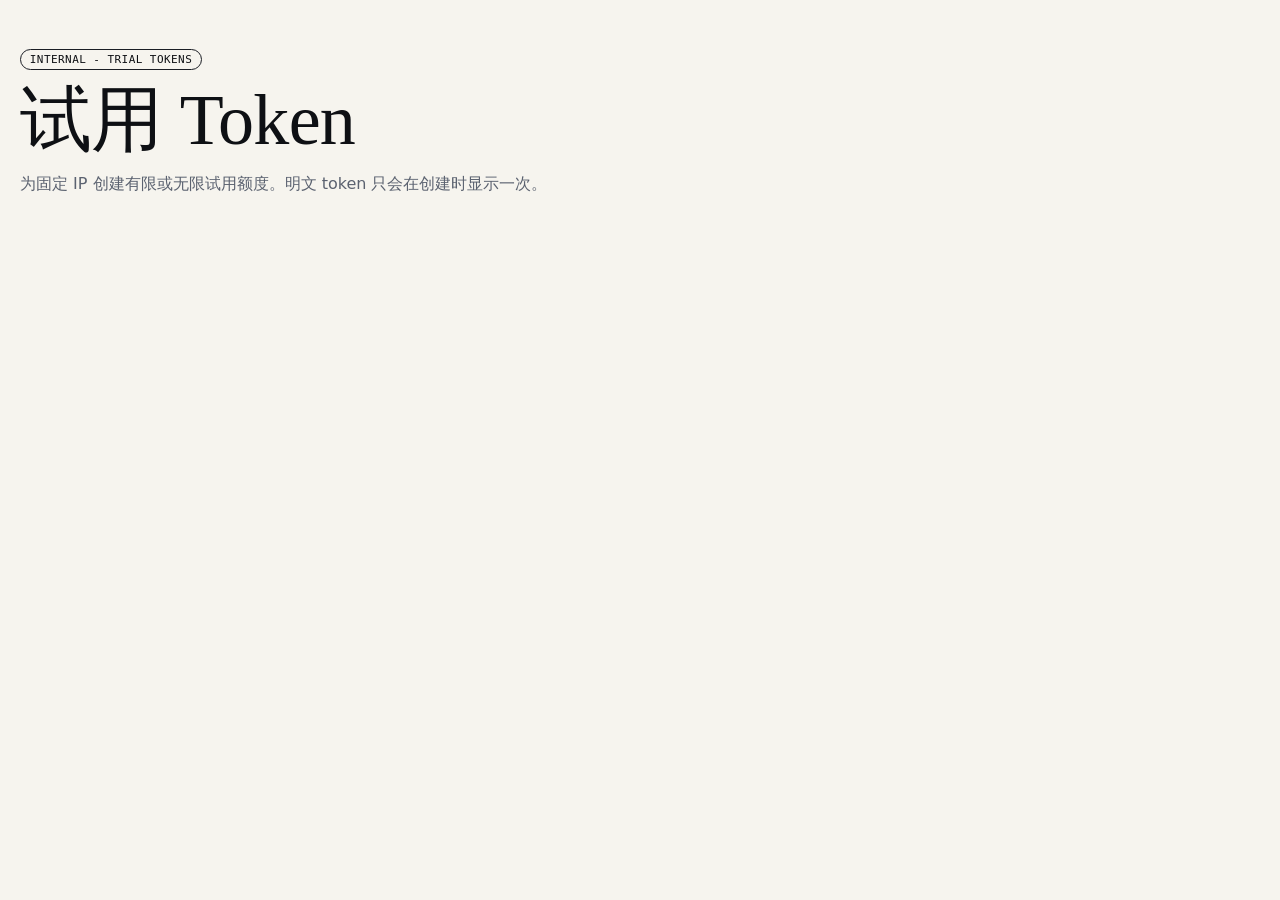
==== templates/trial_tokens.html @ 6965bf92 "Let invited users consume bounded trials without external infrastructure The MVP runs on one small V" ====
<!doctype html>
<html lang="zh-CN">
  <head>
    <meta charset="utf-8" />
    <meta name="viewport" content="width=device-width, initial-scale=1" />
    <title>Trial Tokens - PDF Exercise Maker</title>
    <link rel="stylesheet" href="/static/style.css?v=20260626-1" />
  </head>
  <body>
    <main class="shell token-admin-page" data-default-days="{{ default_days }}">
      <header class="stats-hero">
        <span class="chip mono">Internal - Trial Tokens</span>
        <h1>试用 Token</h1>
        <p>为固定 IP 创建有限或无限试用额度。明文 token 只会在创建时显示一次。</p>
      </header>

      <section id="admin-auth-error" class="stats-section token-admin-message" hidden>
        <h2>页面不存在</h2>
        <p>管理凭据缺失或无效。</p>
      </section>

      <div id="admin-content" hidden>
        <section class="stats-section token-create-section">
          <div class="panel-heading">
            <div><span class="section-index">§ 01</span><h2>创建试用授权</h2></div>
          </div>
          <form id="trial-token-form" class="token-admin-form">
            <label class="field">
              <span>近期访问 IP</span>
              <select id="recent-ip" class="select">
                <option value="">请选择或手动输入</option>
              </select>
            </label>
            <label class="field">
              <span>绑定 IP</span>
              <input id="bound-ip" class="input mono" type="text" required placeholder="IPv4 或 IPv6" />
            </label>
            <label class="field">
              <span>额度类型</span>
              <select id="usage-mode" class="select">
                <option value="limited">有限次数</option>
                <option value="unlimited">无限次数</option>
              </select>
            </label>
            <label class="field">
              <span>使用次数</span>
              <input id="max-uses" class="input mono" type="number" min="1" value="1" required />
            </label>
            <label class="field">
              <span>过期时间</span>
              <input id="expires-at" class="input mono" type="datetime-local" required />
            </label>
            <label class="save-config token-checkbox">
              <input id="never-expires" type="checkbox" />
              <span><strong>永不过期</strong><small>仍可随时手动撤销。</small></span>
            </label>
            <label class="field token-note">
              <span>备注</span>
              <input id="token-note" class="input" maxlength="300" placeholder="例如：张老师试用" />
            </label>
            <button class="btn large" type="submit">生成 Token</button>
          </form>
        </section>

        <section id="created-token" class="stats-section token-created" hidden>
          <div class="panel-heading"><div><span class="section-index">§ 02</span><h2>创建成功</h2></div></div>
          <p>请立即保存，刷新后无法再次查看明文 token。</p>
          <label class="field"><span>Token</span><input id="created-token-value" class="input mono" readonly /></label>
          <label class="field"><span>试用链接</span><input id="created-token-url" class="input mono" readonly /></label>
          <button id="copy-created-url" class="btn" type="button">复制试用链接</button>
        </section>

        <section class="stats-section">
          <div class="panel-heading">
            <div><span class="section-index">§ 03</span><h2>现有授权</h2></div>
            <button id="refresh-tokens" class="text-link" type="button">刷新</button>
          </div>
          <div id="trial-token-list" class="stats-table-wrap"></div>
        </section>
      </div>
    </main>
    <script src="/static/trial-tokens.js?v=20260626-2"></script>
  </body>
</html>
---- static/style.css ----
:root {
  --ink: #0e1014;
  --ink-2: #1a1d24;
  --paper: #f6f4ee;
  --paper-2: #efebe1;
  --line: #1a1d24;
  --accent: #1f3cff;
  --accent-soft: #e6e9ff;
  --ok: #1e7a4d;
  --warn: #b0561a;
  --err: #b0241a;
  --muted: #5b6270;
}

.shared-access-banner {
  margin-bottom: 1.25rem;
  padding: 0.9rem 1rem;
  border: 1px solid #2f6f55;
  background: #eef8f2;
}

.shared-access-banner > span,
.shared-access-banner small {
  display: block;
}

.shared-access-banner small {
  margin-top: 0.35rem;
  color: var(--muted);
}

.shared-access-banner .text-link {
  margin-top: 0.65rem;
  font-size: 12px;
}

.community-section {
  padding: 2.5rem 0;
  border-top: 1px solid var(--line);
  background: #ece9df;
}

.community-inner {
  display: flex;
  align-items: center;
  justify-content: space-between;
  gap: 2rem;
}

.community-inner h2 {
  margin: 0.35rem 0 0.5rem;
  font-size: 34px;
}

.community-inner p {
  margin: 0;
  color: var(--muted);
}

.community-qr-link {
  display: grid;
  justify-items: center;
  gap: 0.6rem;
  color: inherit;
  text-decoration: none;
  font-weight: 700;
}

.community-qr-link img {
  width: 160px;
  height: 160px;
  object-fit: contain;
  background: transparent;
  border: 0;
  border-radius: 4px;
}

.stats-subline {
  display: block;
  margin-top: 0.2rem;
  color: var(--muted);
  white-space: normal;
}

@media (max-width: 520px) {
  .community-inner {
    align-items: flex-start;
    flex-direction: column;
  }

  .community-qr-link {
    align-self: center;
  }

  .community-qr-link img {
    width: 136px;
    height: 136px;
  }
}

* {
  box-sizing: border-box;
}

[hidden] {
  display: none !important;
}

html {
  scroll-behavior: smooth;
}

body {
  margin: 0;
  background: var(--paper);
  color: var(--ink);
  font-family: Inter, ui-sans-serif, system-ui, -apple-system, BlinkMacSystemFont, "Segoe UI", sans-serif;
  -webkit-font-smoothing: antialiased;
}

button,
input,
select {
  font: inherit;
}

button {
  cursor: pointer;
}

a {
  color: inherit;
  text-decoration: none;
}

.shell {
  width: min(1240px, calc(100vw - 32px));
  margin: 0 auto;
}

.serif,
h1,
h2,
h3 {
  font-family: Georgia, "Times New Roman", serif;
  font-weight: 400;
  letter-spacing: -0.01em;
}

.mono,
.num {
  font-family: "JetBrains Mono", ui-monospace, SFMono-Regular, Consolas, monospace;
}

.num {
  font-variant-numeric: tabular-nums;
}

.muted {
  color: var(--muted);
}

.accent {
  color: var(--accent);
}

.accent-bg {
  background: var(--accent);
}

.dot {
  width: 7px;
  height: 7px;
  border-radius: 999px;
  display: inline-block;
  background: var(--muted);
  flex: 0 0 auto;
}

.dot.ok {
  background: var(--ok);
}

.chip {
  display: inline-flex;
  align-items: center;
  gap: 0.4rem;
  border: 1px solid var(--line);
  padding: 0.16rem 0.55rem;
  border-radius: 999px;
  font-size: 11px;
  letter-spacing: 0.04em;
  text-transform: uppercase;
  white-space: nowrap;
}

.btn {
  display: inline-flex;
  align-items: center;
  justify-content: center;
  gap: 0.65rem;
  border: 0;
  background: var(--ink);
  color: var(--paper);
  padding: 0.65rem 1rem;
  font-size: 12px;
  font-weight: 700;
  letter-spacing: 0.12em;
  text-transform: uppercase;
  transition: transform 0.15s ease, background 0.2s ease;
}

.btn:hover {
  background: #000;
  transform: translateY(-1px);
}

.btn.small {
  padding: 0.45rem 0.75rem;
}

.btn.large {
  padding: 1rem 1.6rem;
}

.btn[disabled],
.btn.disabled {
  opacity: 0.3;
  pointer-events: none;
}

.text-link,
.plain-button {
  border: 0;
  background: transparent;
  color: var(--ink);
  padding: 0;
  text-decoration: underline;
  text-underline-offset: 4px;
}

.plain-button {
  font-size: 11px;
  letter-spacing: 0.12em;
  text-transform: uppercase;
  text-decoration: none;
  color: var(--muted);
}

.topbar,
.status-strip,
.hero,
.recent-section,
.privacy-section,
.footer {
  border-bottom: 1px solid var(--line);
}

.topbar-inner,
.status-strip-inner,
.footer-inner {
  min-height: 56px;
  display: flex;
  align-items: center;
  justify-content: space-between;
  gap: 1rem;
}

.brand,
.footer-brand {
  display: inline-flex;
  align-items: center;
  gap: 0.75rem;
  min-width: 0;
  font-size: 13px;
  font-weight: 700;
  letter-spacing: 0.14em;
  text-transform: uppercase;
}

.brand-mark {
  width: 28px;
  height: 28px;
  display: inline-flex;
  align-items: center;
  justify-content: center;
  background: var(--ink);
  color: var(--paper);
  font-family: Georgia, serif;
  font-size: 16px;
  font-style: italic;
  flex: 0 0 auto;
}

.brand-mark.invert {
  background: var(--paper);
  color: var(--ink);
}

.nav-links,
.footer-links {
  display: flex;
  align-items: center;
  gap: 1.5rem;
  font-size: 13px;
}

.nav-links a:hover,
.footer-links a:hover {
  color: var(--accent);
}

.status-strip {
  background: var(--paper-2);
}

.status-strip-inner {
  min-height: 36px;
  font-size: 12px;
}

.status-inline {
  display: flex;
  align-items: center;
  gap: 0.8rem;
  white-space: nowrap;
}

.grid-bg {
  background-image:
    linear-gradient(to right, rgba(26, 29, 36, 0.06) 1px, transparent 1px),
    linear-gradient(to bottom, rgba(26, 29, 36, 0.06) 1px, transparent 1px);
  background-size: 32px 32px;
}

.hero-grid {
  display: grid;
  grid-template-columns: minmax(0, 8fr) minmax(280px, 4fr);
  gap: 3rem;
  align-items: end;
  padding: 3.4rem 0;
}

.hero-copy h1 {
  margin: 1.2rem 0 0;
  font-size: clamp(36px, 6vw, 66px);
  line-height: 0.98;
}

.hero-copy p {
  max-width: 600px;
  color: #3a3f49;
  line-height: 1.75;
  margin: 1.25rem 0 0;
}

.session-card {
  border: 1px solid var(--line);
  background: var(--paper-2);
  padding: 1.25rem;
}

.section-kicker,
.section-heading,
.panel-heading,
.recent-head {
  display: flex;
  align-items: baseline;
  justify-content: space-between;
  gap: 1rem;
}

.section-kicker {
  font-size: 11px;
  letter-spacing: 0.14em;
  text-transform: uppercase;
  font-weight: 700;
}

.session-stats {
  display: grid;
  grid-template-columns: repeat(3, 1fr);
  gap: 0.55rem;
  margin-top: 1rem;
}

.session-stats div {
  background: var(--paper);
  border: 1px solid var(--line);
  text-align: center;
  padding: 0.8rem 0.4rem;
}

.session-stats strong {
  display: block;
  font-size: 32px;
  line-height: 1;
}

.session-stats span {
  display: block;
  margin-top: 0.35rem;
  font-size: 10px;
  text-transform: uppercase;
  letter-spacing: 0.08em;
  color: var(--muted);
}

.ticker {
  margin-top: 0.8rem;
  padding: 0.6rem;
  border: 1px solid var(--line);
  color: var(--muted);
  font-size: 12px;
  background-image: repeating-linear-gradient(135deg, rgba(26, 29, 36, 0.08) 0 6px, transparent 6px 12px);
}

.app-grid {
  display: grid;
  grid-template-columns: minmax(0, 7fr) minmax(330px, 5fr);
  gap: 3rem;
  padding: 4rem 0;
}

.work-form,
.live-column {
  min-width: 0;
}

.form-section {
  margin-bottom: 3rem;
}

.section-heading {
  margin-bottom: 1.2rem;
}

.section-heading h2,
.recent-head h2 {
  margin: 0.1rem 0 0;
  font-size: 34px;
}

.section-index {
  display: block;
  margin-bottom: 0.25rem;
  color: rgba(14, 16, 20, 0.5);
  font-family: "JetBrains Mono", ui-monospace, monospace;
  font-size: 11px;
  letter-spacing: 0.2em;
}

.section-note {
  font-size: 12px;
  color: var(--muted);
}

.dropzone {
  display: flex;
  align-items: center;
  gap: 1.4rem;
  border: 1.5px dashed var(--line);
  background: var(--paper-2);
  padding: 1.5rem;
  cursor: pointer;
  transition: background 0.2s ease;
}

.dropzone:hover,
.dropzone.is-dragover {
  background: #ece8dc;
}

.file-input {
  position: absolute;
  width: 1px;
  height: 1px;
  opacity: 0;
  pointer-events: none;
}

.paper-icon {
  width: 64px;
  height: 80px;
  background: var(--paper);
  border: 1px solid var(--line);
  position: relative;
  flex: 0 0 auto;
}

.paper-icon::before,
.paper-icon::after {
  content: "";
  position: absolute;
  left: 12px;
  right: 12px;
  border-top: 1px solid rgba(26, 29, 36, 0.4);
}

.paper-icon::before {
  top: 26px;
}

.paper-icon::after {
  top: 48px;
}

.paper-icon .chip {
  position: absolute;
  top: -10px;
  right: -14px;
  background: var(--paper);
}

.dropzone-copy {
  flex: 1;
  min-width: 0;
}

.dropzone-copy strong {
  display: block;
  font-size: 26px;
  line-height: 1.1;
}

.dropzone-copy span {
  display: block;
  margin-top: 0.35rem;
  color: var(--muted);
  font-size: 13px;
}

.file-preview {
  border: 1px solid var(--line);
  border-top: 0;
  padding: 0.9rem 1.5rem;
  display: flex;
  justify-content: space-between;
  align-items: center;
  gap: 1rem;
}

.file-preview.is-empty {
  color: var(--muted);
}

.file-meta {
  display: flex;
  align-items: center;
  gap: 0.7rem;
  min-width: 0;
}

#file-name {
  overflow: hidden;
  text-overflow: ellipsis;
  white-space: nowrap;
}

.field-grid {
  display: grid;
  grid-template-columns: repeat(2, minmax(0, 1fr));
  column-gap: 2.5rem;
  row-gap: 1.5rem;
}

.field {
  display: flex;
  flex-direction: column;
  gap: 0.45rem;
}

.field.wide {
  grid-column: 1 / -1;
}

.field > span:first-child {
  color: #3a3f49;
  font-size: 11px;
  font-weight: 700;
  letter-spacing: 0.12em;
  text-transform: uppercase;
}

.field small,
.save-config small {
  color: var(--muted);
  font-size: 12px;
  line-height: 1.5;
}

.input,
.select {
  width: 100%;
  border: 0;
  border-bottom: 1.5px solid var(--line);
  border-radius: 0;
  background: transparent;
  color: var(--ink);
  padding: 0.6rem 0;
  outline: none;
}

.input:focus,
.select:focus {
  border-bottom-color: var(--accent);
}

.select {
  appearance: none;
  background-image: url("data:image/svg+xml;utf8,<svg xmlns='http://www.w3.org/2000/svg' width='12' height='8' viewBox='0 0 12 8'><path d='M1 1l5 5 5-5' stroke='%230E1014' stroke-width='1.5' fill='none'/></svg>");
  background-position: right 0.25rem center;
  background-repeat: no-repeat;
  padding-right: 1.5rem;
}

.strategy-details {
  margin-top: 1.5rem;
  border: 1px solid var(--line);
  background: var(--paper-2);
}

.strategy-details summary {
  display: flex;
  justify-content: space-between;
  gap: 1rem;
  padding: 0.9rem 1rem;
  cursor: pointer;
  list-style: none;
}

.strategy-details summary::-webkit-details-marker {
  display: none;
}

.strategy-grid {
  display: grid;
  grid-template-columns: repeat(3, 1fr);
  gap: 1rem;
  padding: 0 1rem 1rem;
}

.strategy-grid p {
  margin: 0;
  border-top: 1px solid var(--line);
  padding-top: 0.8rem;
  font-size: 13px;
  line-height: 1.65;
}

.strategy-grid span {
  color: var(--muted);
}

.password-row {
  display: flex;
  align-items: center;
  gap: 1rem;
  border-bottom: 1.5px solid var(--line);
}

.password-row .input {
  border-bottom: 0;
  flex: 1;
}

.save-config {
  margin-top: 1.5rem;
  display: flex;
  align-items: flex-start;
  gap: 0.8rem;
  border: 1px solid var(--line);
  background: var(--paper-2);
  padding: 1rem;
  cursor: pointer;
}

.save-config input {
  margin-top: 0.2rem;
  accent-color: var(--accent);
}

.save-config span {
  flex: 1;
}

.save-config strong,
.save-config small {
  display: block;
}

.submit-row {
  border-top: 1px solid var(--line);
  padding-top: 2rem;
  display: flex;
  justify-content: space-between;
  gap: 1.5rem;
  align-items: center;
}

.submit-row p {
  max-width: 440px;
  margin: 0;
  color: var(--muted);
  font-size: 12px;
  line-height: 1.7;
}

.live-column {
  position: relative;
}

.live-column > * {
  position: sticky;
  top: 1.5rem;
}

.live-column .result-card {
  margin-top: 1.5rem;
}

.status-card,
.result-card,
.recent-table-wrap {
  border: 1px solid var(--line);
  background: var(--paper);
}

.status-card-head {
  background: var(--ink);
  color: var(--paper);
  border-bottom: 1px solid var(--line);
  padding: 0.8rem 1.2rem;
  display: flex;
  align-items: center;
  justify-content: space-between;
  gap: 1rem;
  font-size: 11px;
  letter-spacing: 0.18em;
  text-transform: uppercase;
}

.status-card-head span {
  display: inline-flex;
  align-items: center;
  gap: 0.5rem;
}

.status-card-body {
  padding: 1.25rem;
}

.status-main {
  display: flex;
  align-items: baseline;
  justify-content: space-between;
  gap: 1rem;
}

.status-main strong {
  font-size: 28px;
  line-height: 1;
}

.status-main .num {
  font-size: 30px;
}

.status-main small {
  color: var(--muted);
  font-size: 14px;
}

.progress {
  height: 8px;
  border: 1px solid var(--line);
  background: var(--paper-2);
  margin-top: 0.9rem;
  overflow: hidden;
}

.progress div {
  width: 0;
  height: 100%;
  background: var(--accent);
  transition: width 0.25s ease;
}

.status-sub {
  margin-top: 0.6rem;
  display: flex;
  justify-content: space-between;
  gap: 1rem;
  color: var(--muted);
  font-size: 12px;
}

.timeline {
  position: relative;
  margin: 1.5rem 0 0;
  padding: 0 0 0 1.8rem;
  list-style: none;
}

.timeline::before {
  content: "";
  position: absolute;
  left: 6px;
  top: 6px;
  bottom: 6px;
  width: 1.5px;
  background: rgba(26, 29, 36, 0.25);
}

.timeline li {
  position: relative;
  margin: 0 0 0.8rem;
  font-size: 13px;
  line-height: 1.5;
}

.timeline li::before {
  content: "";
  position: absolute;
  left: -1.8rem;
  top: 0.35rem;
  width: 14px;
  height: 14px;
  border-radius: 999px;
  border: 1px solid var(--line);
  background: var(--paper);
}

.timeline li.done::before {
  background: var(--ink);
}

.timeline li.current::before {
  background: var(--accent);
  box-shadow: 0 0 0 4px var(--accent-soft);
}

.timeline time {
  color: var(--muted);
  font-size: 12px;
  margin-left: 0.5rem;
}

.token-grid {
  display: grid;
  grid-template-columns: repeat(3, 1fr);
  border: 1px solid var(--line);
  margin-top: 1.5rem;
}

.token-grid div {
  padding: 0.8rem;
  border-right: 1px solid var(--line);
}

.token-grid div:last-child {
  border-right: 0;
}

.token-grid span {
  display: block;
  color: var(--muted);
  font-size: 10px;
  letter-spacing: 0.12em;
  text-transform: uppercase;
}

.token-grid b {
  display: block;
  margin-top: 0.35rem;
  font-size: 18px;
}

.token-grid.is-empty {
  opacity: 0.45;
}

.error {
  color: var(--err);
  font-weight: 700;
  line-height: 1.6;
}

.panel-heading {
  padding: 0.9rem 1.2rem;
  border-bottom: 1px solid var(--line);
}

.panel-heading h3 {
  margin: 0.1rem 0 0;
  font-size: 24px;
}

.download-list {
  margin: 0;
  padding: 0;
  list-style: none;
}

.download-list li {
  display: flex;
  align-items: center;
  justify-content: space-between;
  gap: 1rem;
  padding: 0.95rem 1.2rem;
  border-bottom: 1px solid var(--line);
}

.download-list li:last-child {
  border-bottom: 0;
}

.download-list strong,
.download-list span {
  display: block;
}

.download-list strong {
  font-size: 14px;
}

.download-list span {
  margin-top: 0.25rem;
  color: var(--muted);
  font-size: 12px;
}

.expiry-row {
  display: flex;
  justify-content: space-between;
  gap: 1rem;
  border-top: 1px solid var(--line);
  background: var(--paper-2);
  padding: 0.8rem 1.2rem;
  color: var(--muted);
  font-size: 11px;
}

.recent-section {
  background: var(--paper-2);
}

.recent-section .shell {
  padding: 3.5rem 0;
}

.recent-head {
  margin-bottom: 1.5rem;
}

.recent-head h2,
.privacy-grid h2 {
  margin: 0.2rem 0 0;
  font-size: clamp(34px, 4vw, 52px);
  line-height: 0.98;
}

.recent-head p {
  margin: 0.6rem 0 0;
  color: var(--muted);
  font-size: 13px;
}

.recent-table-wrap {
  overflow-x: auto;
}

.recent-table {
  min-width: 720px;
}

.recent-row {
  display: grid;
  grid-template-columns: 0.6fr 3.5fr 1.4fr 2fr 1.6fr 1fr;
  align-items: center;
  gap: 1rem;
  padding: 1rem 1.25rem;
  border-bottom: 1px solid var(--line);
}

.recent-row:last-child {
  border-bottom: 0;
}

.recent-row:hover {
  background: var(--paper-2);
}

.recent-row.header {
  padding-block: 0.75rem;
  color: rgba(14, 16, 20, 0.6);
  font-size: 10px;
  font-weight: 700;
  letter-spacing: 0.18em;
  text-transform: uppercase;
}

.recent-file {
  min-width: 0;
}

.recent-file strong,
.recent-file span {
  display: block;
  overflow: hidden;
  text-overflow: ellipsis;
  white-space: nowrap;
}

.recent-file strong {
  font-size: 14px;
  font-weight: 500;
}

.recent-file span {
  margin-top: 0.25rem;
  color: var(--muted);
  font-size: 11px;
}

.status-pill {
  display: inline-flex;
  align-items: center;
  gap: 0.45rem;
  font-size: 13px;
}

.privacy-section {
  background: var(--paper);
}

.privacy-grid {
  display: grid;
  grid-template-columns: minmax(0, 5fr) minmax(0, 7fr);
  gap: 3rem;
  padding: 4rem 0;
}

.privacy-grid p {
  color: var(--muted);
  line-height: 1.75;
}

.privacy-cards {
  display: grid;
  grid-template-columns: repeat(2, 1fr);
  gap: 1px;
  background: var(--line);
  border: 1px solid var(--line);
}

.privacy-cards article {
  background: var(--paper);
  padding: 1.5rem;
}

.privacy-cards h3 {
  margin: 0.3rem 0 0;
  font-size: 26px;
}

.footer {
  background: var(--ink);
  color: var(--paper);
  border-bottom: 0;
}

.footer-inner {
  min-height: 92px;
}

.footer-brand {
  font-size: 20px;
  letter-spacing: 0;
  text-transform: none;
}

.invert-chip {
  border-color: var(--paper);
}

.footer-links {
  flex-wrap: wrap;
  color: rgba(246, 244, 238, 0.78);
  font-size: 12px;
}

.footer-links a:hover {
  color: var(--paper);
}

.stats-page {
  padding: 3rem 0 4rem;
}

.stats-hero {
  margin-bottom: 2rem;
}

.stats-hero h1 {
  margin: 1rem 0 0;
  font-size: clamp(42px, 6vw, 72px);
  line-height: 0.95;
}

.stats-hero p {
  max-width: 720px;
  margin: 1rem 0 0;
  color: var(--muted);
  line-height: 1.75;
}

.stats-grid {
  display: grid;
  grid-template-columns: repeat(4, minmax(0, 1fr));
  gap: 1px;
  margin-bottom: 2rem;
  border: 1px solid var(--line);
  background: var(--line);
}

.stats-grid article {
  min-width: 0;
  background: var(--paper);
  padding: 1.25rem;
}

.stats-grid span {
  display: block;
  color: var(--muted);
  font-size: 11px;
  font-weight: 700;
  letter-spacing: 0.14em;
  text-transform: uppercase;
}

.stats-grid strong {
  display: block;
  margin-top: 0.6rem;
  font-size: 42px;
  line-height: 1;
}

.stats-section {
  min-width: 0;
  margin-bottom: 2rem;
  border: 1px solid var(--line);
  background: var(--paper);
}

.stats-section .panel-heading h2 {
  margin: 0.1rem 0 0;
  font-size: 28px;
}

.stats-columns {
  display: grid;
  grid-template-columns: repeat(2, minmax(0, 1fr));
  gap: 2rem;
}

.stats-table-wrap {
  overflow-x: auto;
}

.stats-table {
  width: 100%;
  min-width: 640px;
  border-collapse: collapse;
}

.stats-table.wide {
  min-width: 1000px;
}

.stats-table th,
.stats-table td {
  padding: 0.8rem 1rem;
  border-top: 1px solid var(--line);
  text-align: left;
  vertical-align: top;
  font-size: 13px;
  line-height: 1.45;
}

.stats-table th {
  background: var(--paper-2);
  color: rgba(14, 16, 20, 0.62);
  font-size: 10px;
  font-weight: 700;
  letter-spacing: 0.16em;
  text-transform: uppercase;
}

.token-admin-page {
  padding: 3rem 0 4rem;
}

.token-admin-message {
  padding: 1.5rem;
}

.token-admin-message h2,
.token-admin-message p {
  margin: 0;
}

.token-admin-message p {
  margin-top: 0.5rem;
  color: var(--muted);
}

.token-admin-form {
  display: grid;
  grid-template-columns: repeat(2, minmax(0, 1fr));
  gap: 1.5rem 2.5rem;
  padding: 1.5rem;
}

.token-admin-form .token-note {
  grid-column: 1 / -1;
}

.token-admin-form .btn {
  justify-self: start;
}

.token-checkbox {
  margin-top: 0;
}

.token-created {
  padding-bottom: 1.5rem;
}

.token-created > p,
.token-created > .field,
.token-created > .btn {
  margin-left: 1.5rem;
  margin-right: 1.5rem;
}

.token-created > p {
  color: var(--warn);
}

@media (max-width: 980px) {
  .nav-links {
    display: none;
  }

  .hero-grid,
  .app-grid,
  .privacy-grid,
  .stats-columns {
    grid-template-columns: 1fr;
  }

  .app-grid {
    padding-top: 3rem;
  }

  .live-column > * {
    position: static;
  }
}

@media (max-width: 720px) {
  .shell {
    width: min(100vw - 24px, 1240px);
  }

  .hide-sm {
    display: none !important;
  }

  .hero-grid,
  .recent-section .shell,
  .privacy-grid {
    padding-block: 2.5rem;
  }

  .dropzone {
    align-items: flex-start;
    flex-direction: column;
  }

  .field-grid,
  .token-admin-form,
  .strategy-grid,
  .privacy-cards,
  .stats-grid {
    grid-template-columns: 1fr;
  }

  .submit-row,
  .recent-head,
  .footer-inner {
    align-items: stretch;
    flex-direction: column;
  }

  .btn.large {
    width: 100%;
  }

  .status-sub,
  .expiry-row {
    flex-direction: column;
  }
}

@media (max-width: 520px) {
  .hide-md {
    display: none !important;
  }

  .topbar-inner,
  .status-strip-inner {
    min-height: 48px;
  }

  .hero-copy h1 {
    font-size: 38px;
  }

  .session-stats strong {
    font-size: 26px;
  }

  .download-list li {
    align-items: flex-start;
    flex-direction: column;
  }
}
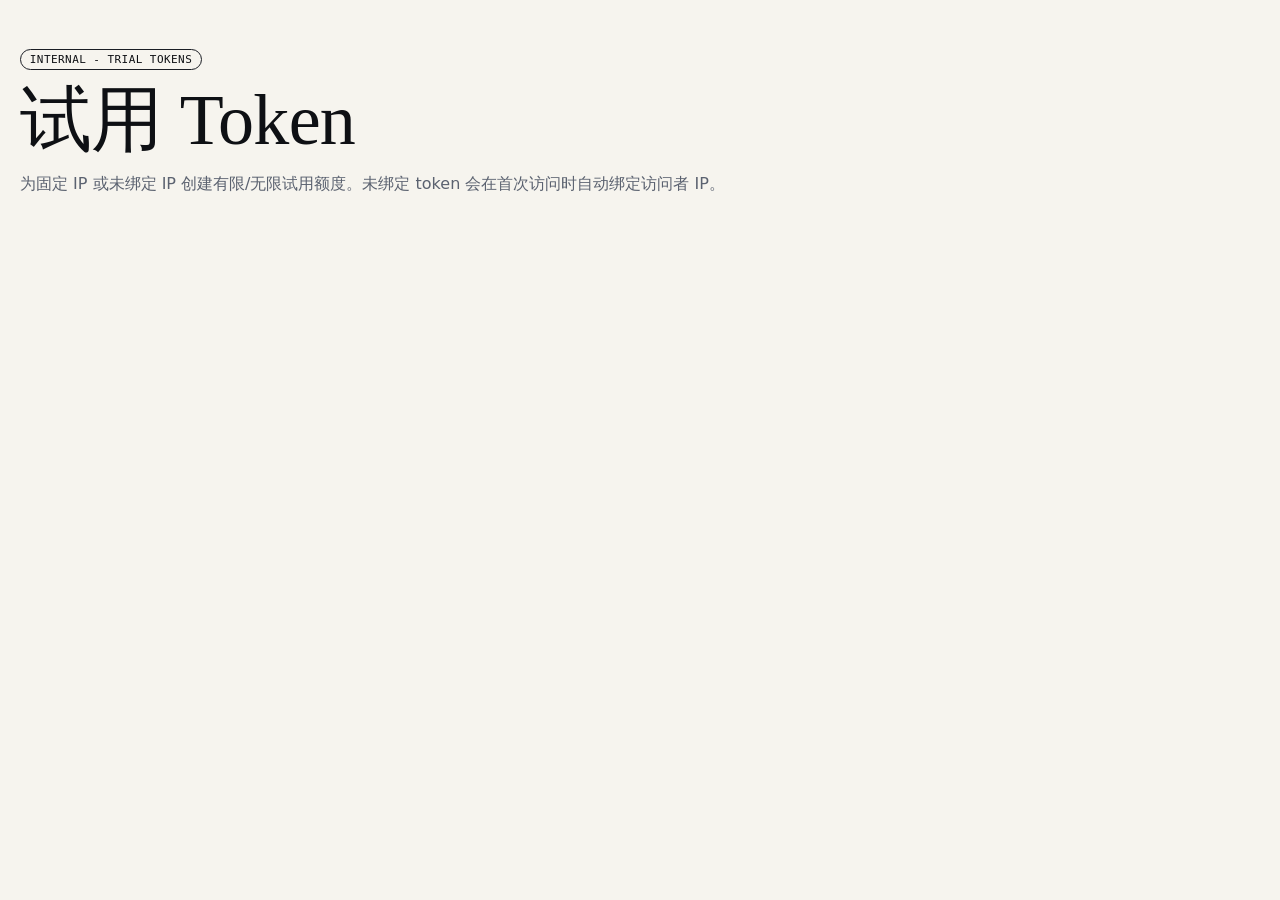
==== commit 31a9f4ca: "Let trial links bind themselves on first use Trial links are easier to hand out when the recipient I" ====
--- a/templates/trial_tokens.html
+++ b/templates/trial_tokens.html
@@ -11,7 +11,7 @@
       <header class="stats-hero">
         <span class="chip mono">Internal - Trial Tokens</span>
         <h1>试用 Token</h1>
-        <p>为固定 IP 创建有限或无限试用额度。明文 token 只会在创建时显示一次。</p>
+        <p>为固定 IP 或未绑定 IP 创建有限/无限试用额度。未绑定 token 会在首次访问时自动绑定访问者 IP。</p>
       </header>
 
       <section id="admin-auth-error" class="stats-section token-admin-message" hidden>
@@ -33,7 +33,11 @@
             </label>
             <label class="field">
               <span>绑定 IP</span>
-              <input id="bound-ip" class="input mono" type="text" required placeholder="IPv4 或 IPv6" />
+              <input id="bound-ip" class="input mono" type="text" placeholder="留空则首次访问自动绑定" />
+            </label>
+            <label class="field">
+              <span>生成数量</span>
+              <input id="token-count" class="input mono" type="number" min="1" max="100" value="1" required />
             </label>
             <label class="field">
               <span>额度类型</span>
@@ -67,6 +71,7 @@
           <p>请立即保存，刷新后无法再次查看明文 token。</p>
           <label class="field"><span>Token</span><input id="created-token-value" class="input mono" readonly /></label>
           <label class="field"><span>试用链接</span><input id="created-token-url" class="input mono" readonly /></label>
+          <label class="field"><span>批量链接</span><textarea id="created-token-list" class="input mono" rows="5" readonly></textarea></label>
           <button id="copy-created-url" class="btn" type="button">复制试用链接</button>
         </section>
 
@@ -79,6 +84,6 @@
         </section>
       </div>
     </main>
-    <script src="/static/trial-tokens.js?v=20260626-2"></script>
+    <script src="/static/trial-tokens.js?v=20260630-1"></script>
   </body>
 </html>
